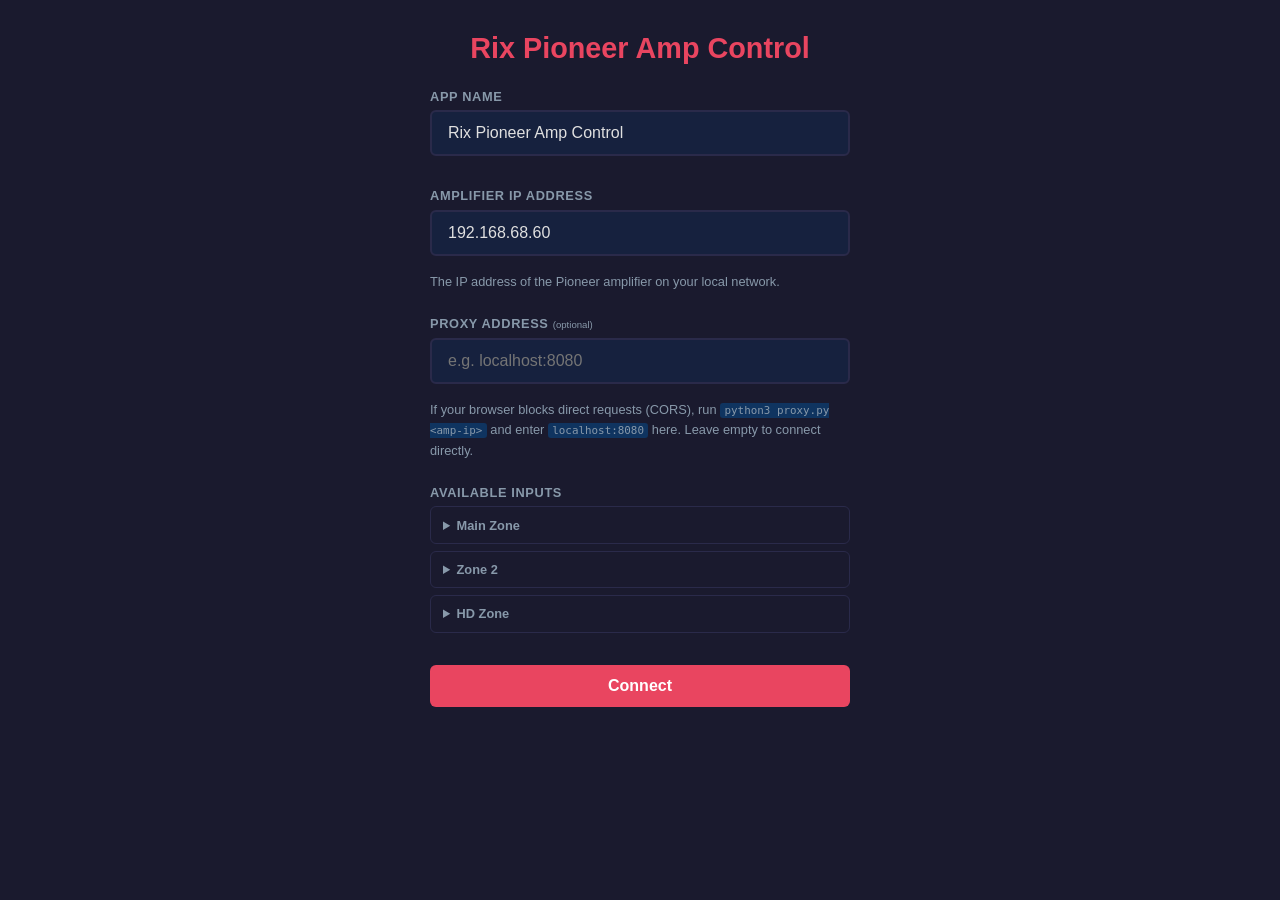
==== index.html @ f7cb3c97 "Restructure project: flatten layout, rename reference dir - Move index.html, app.js, style.css from " ====
<!DOCTYPE html>
<html lang="en">
<head>
    <meta charset="UTF-8">
    <meta name="viewport" content="width=device-width, initial-scale=1.0">
    <title>Pioneer Amp Control</title>
    <link rel="stylesheet" href="style.css">
    <link rel="icon" href="data:image/svg+xml,<svg xmlns='http://www.w3.org/2000/svg' viewBox='0 0 100 100'><text y='.9em' font-size='90'>🔊</text></svg>">
</head>
<body>
    <!-- Setup overlay -->
    <div id="setup-overlay" class="overlay hidden">
        <div class="overlay-content">
            <h2 id="setup-title">Rix Pioneer Amp Control</h2>

            <div class="settings-field">
                <label for="name-input">App name</label>
                <input type="text" id="name-input" placeholder="e.g. Living Room Amp" autocomplete="off">
            </div>

            <div class="settings-field">
                <label for="ip-input">Amplifier IP address</label>
                <input type="text" id="ip-input" placeholder="e.g. 192.168.68.60" autocomplete="off" inputmode="url">
                <p class="hint">The IP address of the Pioneer amplifier on your local network.</p>
            </div>

            <div class="settings-field">
                <label for="proxy-input">Proxy address <span class="label-optional">(optional)</span></label>
                <input type="text" id="proxy-input" placeholder="e.g. localhost:8080" autocomplete="off" inputmode="url">
                <p class="hint">
                    If your browser blocks direct requests (CORS), run
                    <code>python3 proxy.py &lt;amp-ip&gt;</code> and enter
                    <code>localhost:8080</code> here. Leave empty to connect directly.
                </p>
            </div>

            <div class="settings-field">
                <label>Available inputs</label>
                <details class="input-config">
                    <summary>Main Zone</summary>
                    <div id="main-input-checkboxes" class="input-checkbox-grid"></div>
                </details>
                <details class="input-config">
                    <summary>Zone 2</summary>
                    <div id="z2-input-checkboxes" class="input-checkbox-grid"></div>
                </details>
                <details class="input-config">
                    <summary>HD Zone</summary>
                    <div id="hd-input-checkboxes" class="input-checkbox-grid"></div>
                </details>
            </div>

            <button id="ip-save-btn" class="btn btn-primary btn-full">Connect</button>
        </div>
    </div>

    <!-- Main app -->
    <div id="app" class="hidden">
        <header>
            <h1 id="app-title">Rix Pioneer Amp Control</h1>
            <div class="header-controls">
                <span id="connection-status" class="status-dot disconnected" title="Disconnected"></span>
                <button id="disconnect-btn" class="btn btn-icon" title="Disconnect">&#10005;</button>
                <button id="settings-btn" class="btn btn-icon" title="Settings">&#9881;</button>
            </div>
        </header>

        <main>
            <!-- Main Zone -->
            <section class="zone-card" id="main-zone">
                <div class="zone-header">
                    <h2>Main Zone</h2>
                    <button class="btn btn-power" id="main-power" data-cmd-on="PO" data-cmd-off="PF" title="Power">&#9211;</button>
                </div>
                <div class="zone-body">
                    <div class="volume-control">
                        <button class="btn btn-round btn-vol" id="main-vol-down" data-cmd="VD">&#8722;</button>
                        <div class="volume-display">
                            <span id="main-volume">-- dB</span>
                            <button class="btn btn-mute" id="main-mute" data-cmd="MZ">MUTE</button>
                        </div>
                        <button class="btn btn-round btn-vol" id="main-vol-up" data-cmd="VU">&#43;</button>
                    </div>
                    <div class="input-select">
                        <label>Input</label>
                        <div class="input-grid" id="main-inputs"></div>
                    </div>
                    <div class="listening-mode">
                        <label>Listening Mode</label>
                        <span id="main-listening-mode">--</span>
                    </div>
                </div>
            </section>

            <!-- Zone 2 -->
            <section class="zone-card collapsed" id="zone2">
                <div class="zone-header">
                    <h2>Zone 2</h2>
                    <div class="zone-header-controls">
                        <button class="btn btn-collapse" title="Expand/Collapse">&#9660;</button>
                        <button class="btn btn-power" id="z2-power" data-cmd-on="APO" data-cmd-off="APF" title="Power">&#9211;</button>
                    </div>
                </div>
                <div class="zone-body">
                    <div class="volume-control">
                        <button class="btn btn-round btn-vol" data-cmd="ZD">&#8722;</button>
                        <div class="volume-display">
                            <span id="z2-volume">-- dB</span>
                            <button class="btn btn-mute" data-cmd="Z2MZ">MUTE</button>
                        </div>
                        <button class="btn btn-round btn-vol" data-cmd="ZU">&#43;</button>
                    </div>
                    <div class="input-select">
                        <label>Input</label>
                        <div class="input-grid" id="z2-inputs"></div>
                    </div>
                </div>
            </section>

            <!-- HD Zone -->
            <section class="zone-card collapsed" id="hdzone">
                <div class="zone-header">
                    <h2>HD Zone</h2>
                    <div class="zone-header-controls">
                        <button class="btn btn-collapse" title="Expand/Collapse">&#9660;</button>
                        <button class="btn btn-power" id="hd-power" data-cmd-on="ZEA" data-cmd-off="ZEF" title="Power">&#9211;</button>
                    </div>
                </div>
                <div class="zone-body">
                    <div class="volume-control" id="hd-vol-section">
                        <button class="btn btn-round btn-vol" data-cmd="HZU">&#8722;</button>
                        <div class="volume-display">
                            <span id="hd-volume">-- dB</span>
                            <button class="btn btn-mute" data-cmd="HZMUT">MUTE</button>
                        </div>
                        <button class="btn btn-round btn-vol" data-cmd="HZD">&#43;</button>
                    </div>
                    <div class="input-select">
                        <label>Input</label>
                        <div class="input-grid" id="hd-inputs"></div>
                    </div>
                </div>
            </section>
        </main>

        <footer>
            <p class="footer-version">Pioneer Amp Control v<span id="app-version">0.1.0</span></p>
            <p class="footer-credit">Created by Rik Van Bruggen as open source software using different AI coding tools. Use at your own risk. MIT licensed.</p>
        </footer>
    </div>

    <script src="app.js"></script>
</body>
</html>
---- style.css ----
/* ===== Reset & Base ===== */
*, *::before, *::after {
    box-sizing: border-box;
    margin: 0;
    padding: 0;
}

:root {
    --bg: #1a1a2e;
    --bg-card: #16213e;
    --bg-card-header: #0f3460;
    --text: #e0e0e0;
    --text-dim: #8899aa;
    --accent: #e94560;
    --accent-glow: rgba(233, 69, 96, 0.3);
    --green: #4caf50;
    --green-glow: rgba(76, 175, 80, 0.3);
    --blue: #2196f3;
    --orange: #ff9800;
    --border: #2a2a4a;
    --radius: 10px;
    --radius-sm: 6px;
}

html {
    font-size: 16px;
}

body {
    font-family: -apple-system, BlinkMacSystemFont, 'Segoe UI', Roboto, Helvetica, Arial, sans-serif;
    background: var(--bg);
    color: var(--text);
    min-height: 100vh;
    -webkit-tap-highlight-color: transparent;
}

.hidden {
    display: none !important;
}

/* ===== Setup Overlay ===== */
.overlay {
    position: fixed;
    inset: 0;
    background: var(--bg);
    display: flex;
    align-items: flex-start;
    justify-content: center;
    z-index: 100;
    overflow-y: auto;
    padding: 2rem 1rem;
}

.overlay-content {
    text-align: left;
    padding: 0;
    max-width: 420px;
    width: 100%;
}

.overlay-content h2 {
    font-size: 1.8rem;
    margin-bottom: 1.5rem;
    color: var(--accent);
    text-align: center;
}

.settings-field {
    margin-bottom: 1.5rem;
}

.settings-field label {
    display: block;
    font-size: 0.8rem;
    font-weight: 600;
    text-transform: uppercase;
    letter-spacing: 0.05em;
    color: var(--text-dim);
    margin-bottom: 0.4rem;
}

.settings-field input[type="text"] {
    width: 100%;
    padding: 0.75rem 1rem;
    border: 2px solid var(--border);
    border-radius: var(--radius-sm);
    background: var(--bg-card);
    color: var(--text);
    font-size: 1rem;
    outline: none;
    transition: border-color 0.2s;
    margin-bottom: 0.5rem;
}

.settings-field input[type="text"]:focus {
    border-color: var(--accent);
}

.overlay-content .hint {
    font-size: 0.8rem;
    color: var(--text-dim);
    line-height: 1.6;
    margin-top: 0.5rem;
}

.overlay-content .hint code {
    background: var(--bg-card-header);
    padding: 0.1em 0.4em;
    border-radius: 3px;
    font-size: 0.85em;
}

.ip-input-group {
    display: flex;
    gap: 0.5rem;
}

.ip-input-group input {
    flex: 1;
    padding: 0.75rem 1rem;
    border: 2px solid var(--border);
    border-radius: var(--radius-sm);
    background: var(--bg-card);
    color: var(--text);
    font-size: 1rem;
    outline: none;
    transition: border-color 0.2s;
}

.ip-input-group input:focus {
    border-color: var(--accent);
}

/* ===== Buttons ===== */
.btn {
    border: none;
    cursor: pointer;
    font-family: inherit;
    transition: all 0.15s ease;
    -webkit-user-select: none;
    user-select: none;
}

.btn:active {
    transform: scale(0.95);
}

.btn-primary {
    background: var(--accent);
    color: white;
    padding: 0.75rem 1.5rem;
    border-radius: var(--radius-sm);
    font-size: 1rem;
    font-weight: 600;
}

.btn-primary:hover {
    background: #d63851;
}

.btn-full {
    width: 100%;
    margin-top: 0.5rem;
}

.label-optional {
    font-weight: 400;
    font-size: 0.75em;
    color: var(--text-dim);
    text-transform: none;
    letter-spacing: 0;
}

.input-config {
    border: 1px solid var(--border);
    border-radius: var(--radius-sm);
    padding: 0.4rem 0.75rem;
    margin-top: 0.4rem;
}

.input-config summary {
    font-size: 0.8rem;
    font-weight: 600;
    color: var(--text-dim);
    cursor: pointer;
    padding: 0.25rem 0;
    user-select: none;
}

.input-config[open] summary {
    margin-bottom: 0.5rem;
}

.input-checkbox-grid {
    display: grid;
    grid-template-columns: repeat(auto-fill, minmax(90px, 1fr));
    gap: 0.3rem 0.5rem;
    padding-bottom: 0.4rem;
}

.input-checkbox {
    display: flex;
    align-items: center;
    font-size: 0.85rem;
    cursor: pointer;
    gap: 0.3rem;
}

.input-checkbox input[type=checkbox] {
    accent-color: var(--accent);
    width: 13px;
    height: 13px;
    cursor: pointer;
    flex-shrink: 0;
}

.btn-icon {
    background: transparent;
    color: var(--text-dim);
    font-size: 1.4rem;
    padding: 0.25rem;
    border-radius: 50%;
    width: 36px;
    height: 36px;
    display: flex;
    align-items: center;
    justify-content: center;
}

.btn-icon:hover {
    color: var(--text);
    background: rgba(255, 255, 255, 0.1);
}

/* ===== Header ===== */
header {
    display: flex;
    align-items: center;
    justify-content: space-between;
    padding: 0.75rem 1rem;
    background: var(--bg-card);
    border-bottom: 1px solid var(--border);
    position: sticky;
    top: 0;
    z-index: 50;
}

header h1 {
    font-size: 1.1rem;
    font-weight: 600;
    color: var(--accent);
}

.header-controls {
    display: flex;
    align-items: center;
    gap: 0.75rem;
}

/* ===== Connection Status Dot ===== */
.status-dot {
    width: 12px;
    height: 12px;
    border-radius: 50%;
    display: inline-block;
}

.status-dot.connected {
    background: var(--green);
    box-shadow: 0 0 6px var(--green-glow);
}

.status-dot.disconnected {
    background: var(--accent);
    box-shadow: 0 0 6px var(--accent-glow);
    animation: pulse 2s infinite;
}

@keyframes pulse {
    0%, 100% { opacity: 1; }
    50% { opacity: 0.4; }
}

/* ===== Main Content ===== */
main {
    padding: 0.75rem;
    max-width: 800px;
    margin: 0 auto;
    display: flex;
    flex-direction: column;
    gap: 0.75rem;
}

/* ===== Zone Cards ===== */
.zone-card {
    background: var(--bg-card);
    border-radius: var(--radius);
    border: 1px solid var(--border);
    overflow: hidden;
}

.zone-header {
    display: flex;
    align-items: center;
    justify-content: space-between;
    padding: 0.75rem 1rem;
    background: var(--bg-card-header);
}

.zone-header h2 {
    font-size: 1rem;
    font-weight: 600;
    text-transform: uppercase;
    letter-spacing: 0.05em;
}

.zone-header-controls {
    display: flex;
    align-items: center;
    gap: 0.5rem;
}

.zone-body {
    padding: 1rem;
    display: flex;
    flex-direction: column;
    gap: 1rem;
    transition: opacity 0.3s;
}

.zone-body.dimmed {
    opacity: 0.35;
    pointer-events: none;
}

/* Collapse behavior */
.zone-card.collapsed .zone-body {
    display: none;
}

.zone-card.collapsed .btn-collapse {
    transform: rotate(-90deg);
}

.btn-collapse {
    background: transparent;
    color: var(--text-dim);
    font-size: 0.8rem;
    padding: 0.25rem;
    border-radius: 4px;
    transition: transform 0.2s;
}

/* ===== Power Button ===== */
.btn-power {
    width: 42px;
    height: 42px;
    border-radius: 50%;
    font-size: 1.3rem;
    display: flex;
    align-items: center;
    justify-content: center;
    background: #333;
    color: var(--text-dim);
    border: 2px solid #555;
    transition: all 0.2s;
}

.btn-power.on {
    background: var(--green);
    color: white;
    border-color: var(--green);
    box-shadow: 0 0 12px var(--green-glow);
}

.btn-power.off {
    background: #444;
    color: #888;
    border-color: #555;
}

.btn-power:hover {
    border-color: var(--accent);
}

/* ===== Volume Control ===== */
.volume-control {
    display: flex;
    align-items: center;
    justify-content: center;
    gap: 1rem;
}

.btn-round {
    width: 56px;
    height: 56px;
    border-radius: 50%;
    font-size: 1.5rem;
    font-weight: 700;
    display: flex;
    align-items: center;
    justify-content: center;
    background: var(--bg-card-header);
    color: var(--text);
    border: 2px solid var(--border);
}

.btn-round:hover {
    border-color: var(--blue);
    color: var(--blue);
}

.btn-round:active {
    background: var(--blue);
    color: white;
    border-color: var(--blue);
}

.volume-display {
    text-align: center;
    min-width: 100px;
}

.volume-display span {
    display: block;
    font-size: 1.4rem;
    font-weight: 700;
    font-variant-numeric: tabular-nums;
    margin-bottom: 0.3rem;
}

.vol-editable {
    cursor: pointer;
    border-bottom: 1px dashed var(--text-dim);
}

.vol-editable:hover {
    color: var(--accent);
    border-bottom-color: var(--accent);
}

.volume-edit-input {
    display: block;
    width: 90px;
    margin: 0 auto 0.3rem;
    background: var(--bg-card-header);
    border: 1px solid var(--accent);
    border-radius: var(--radius-sm);
    color: var(--text);
    font-size: 1.4rem;
    font-weight: 700;
    font-family: inherit;
    text-align: center;
    padding: 0.1em 0.3em;
    outline: none;
}

.volume-edit-input::-webkit-inner-spin-button,
.volume-edit-input::-webkit-outer-spin-button { -webkit-appearance: none; }
.volume-edit-input[type=number] { -moz-appearance: textfield; }

.btn-mute {
    background: transparent;
    color: var(--text-dim);
    font-size: 0.7rem;
    font-weight: 700;
    letter-spacing: 0.1em;
    text-transform: uppercase;
    padding: 0.25rem 0.75rem;
    border-radius: 4px;
    border: 1px solid var(--border);
}

.btn-mute:hover {
    border-color: var(--orange);
    color: var(--orange);
}

.btn-mute.active {
    background: var(--orange);
    color: white;
    border-color: var(--orange);
}

/* ===== Input Selection ===== */
.input-select label {
    display: block;
    font-size: 0.75rem;
    text-transform: uppercase;
    letter-spacing: 0.1em;
    color: var(--text-dim);
    margin-bottom: 0.5rem;
}

.input-grid {
    display: grid;
    grid-template-columns: repeat(auto-fill, minmax(90px, 1fr));
    gap: 0.4rem;
}

.btn-input {
    padding: 0.5rem 0.25rem;
    font-size: 0.75rem;
    font-weight: 600;
    background: var(--bg);
    color: var(--text-dim);
    border: 1px solid var(--border);
    border-radius: var(--radius-sm);
    text-align: center;
    white-space: nowrap;
    overflow: hidden;
    text-overflow: ellipsis;
}

.btn-input:hover {
    border-color: var(--blue);
    color: var(--text);
}

.btn-input.active {
    background: var(--blue);
    color: white;
    border-color: var(--blue);
    box-shadow: 0 0 8px rgba(33, 150, 243, 0.3);
}

/* ===== Listening Mode ===== */
.listening-mode {
    display: flex;
    align-items: center;
    gap: 0.75rem;
}

.listening-mode label {
    font-size: 0.75rem;
    text-transform: uppercase;
    letter-spacing: 0.1em;
    color: var(--text-dim);
    white-space: nowrap;
}

.listening-mode span {
    font-size: 0.9rem;
    font-weight: 600;
    color: var(--text);
}

/* ===== Footer ===== */
footer {
    text-align: center;
    padding: 1.5rem 1rem;
    margin-top: 1rem;
    border-top: 1px solid var(--border);
    max-width: 800px;
    margin-left: auto;
    margin-right: auto;
}

.footer-version {
    font-size: 0.8rem;
    color: var(--text-dim);
    margin-bottom: 0.4rem;
}

.footer-credit {
    font-size: 0.7rem;
    color: var(--text-dim);
    line-height: 1.5;
    opacity: 0.7;
}

/* ===== Responsive ===== */

/* Phones in portrait */
@media (max-width: 480px) {
    html {
        font-size: 15px;
    }

    .input-grid {
        grid-template-columns: repeat(3, 1fr);
    }

    .btn-round {
        width: 50px;
        height: 50px;
        font-size: 1.3rem;
    }

    .volume-display span {
        font-size: 1.2rem;
    }
}

/* Tablets */
@media (min-width: 481px) and (max-width: 1024px) {
    .input-grid {
        grid-template-columns: repeat(4, 1fr);
    }
}

/* Desktop */
@media (min-width: 1025px) {
    main {
        padding: 1.5rem;
    }

    .input-grid {
        grid-template-columns: repeat(5, 1fr);
    }

    .btn-round {
        width: 64px;
        height: 64px;
        font-size: 1.6rem;
    }

    .volume-display span {
        font-size: 1.6rem;
    }

    .btn-input {
        padding: 0.6rem 0.5rem;
        font-size: 0.85rem;
    }
}
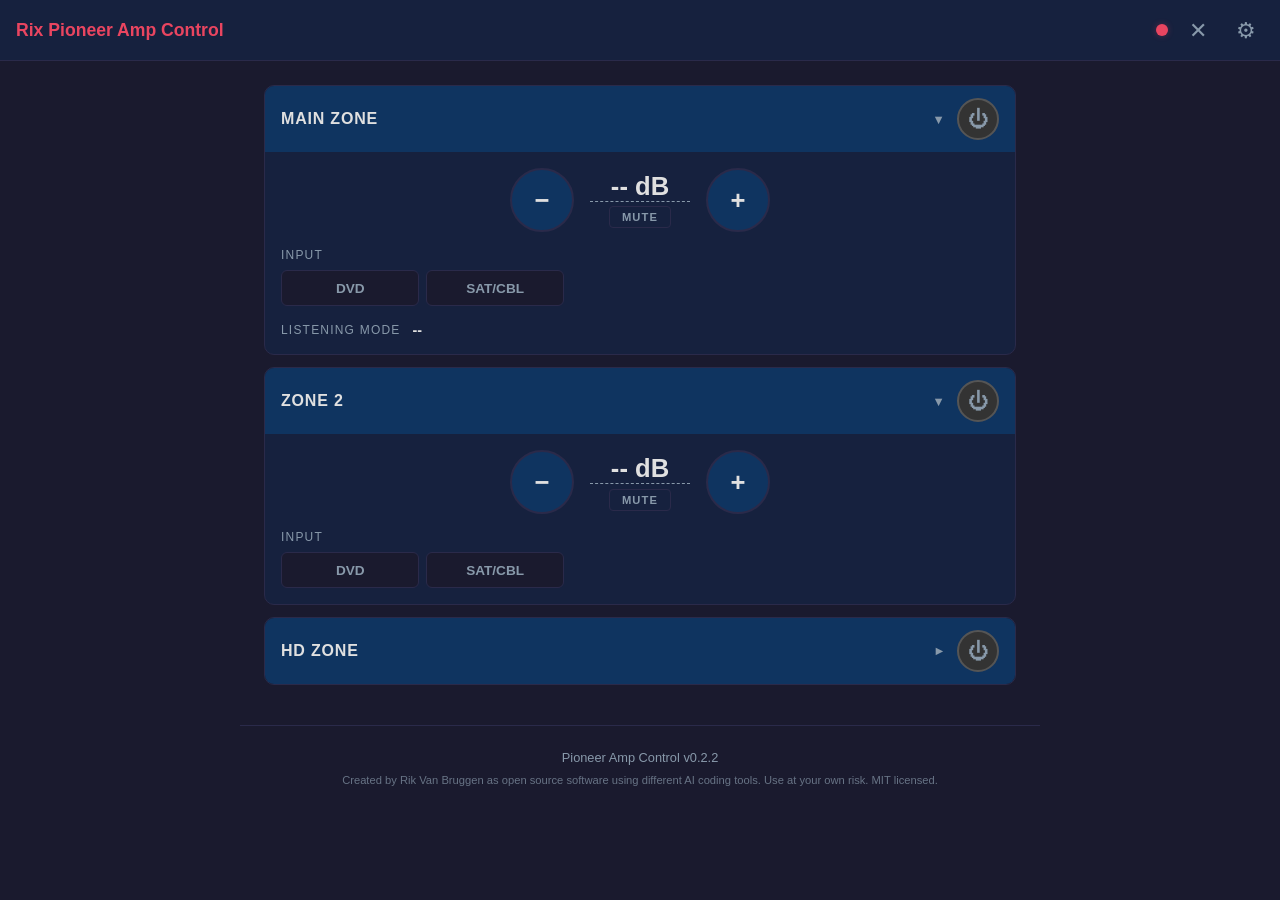
==== commit c220a1ae: "v0.2.2: clickable zone titles and expand Main Zone + Zone 2 by default - Zone title (h2) is now clic" ====
--- a/index.html
+++ b/index.html
@@ -70,7 +70,10 @@
             <section class="zone-card" id="main-zone">
                 <div class="zone-header">
                     <h2>Main Zone</h2>
-                    <button class="btn btn-power" id="main-power" data-cmd-on="PO" data-cmd-off="PF" title="Power">&#9211;</button>
+                    <div class="zone-header-controls">
+                        <button class="btn btn-collapse" title="Expand/Collapse">&#9660;</button>
+                        <button class="btn btn-power" id="main-power" data-cmd-on="PO" data-cmd-off="PF" title="Power">&#9211;</button>
+                    </div>
                 </div>
                 <div class="zone-body">
                     <div class="volume-control">
@@ -93,7 +96,7 @@
             </section>
 
             <!-- Zone 2 -->
-            <section class="zone-card collapsed" id="zone2">
+            <section class="zone-card" id="zone2">
                 <div class="zone-header">
                     <h2>Zone 2</h2>
                     <div class="zone-header-controls">
--- a/style.css
+++ b/style.css
@@ -312,6 +312,8 @@
     font-weight: 600;
     text-transform: uppercase;
     letter-spacing: 0.05em;
+    cursor: pointer;
+    user-select: none;
 }
 
 .zone-header-controls {
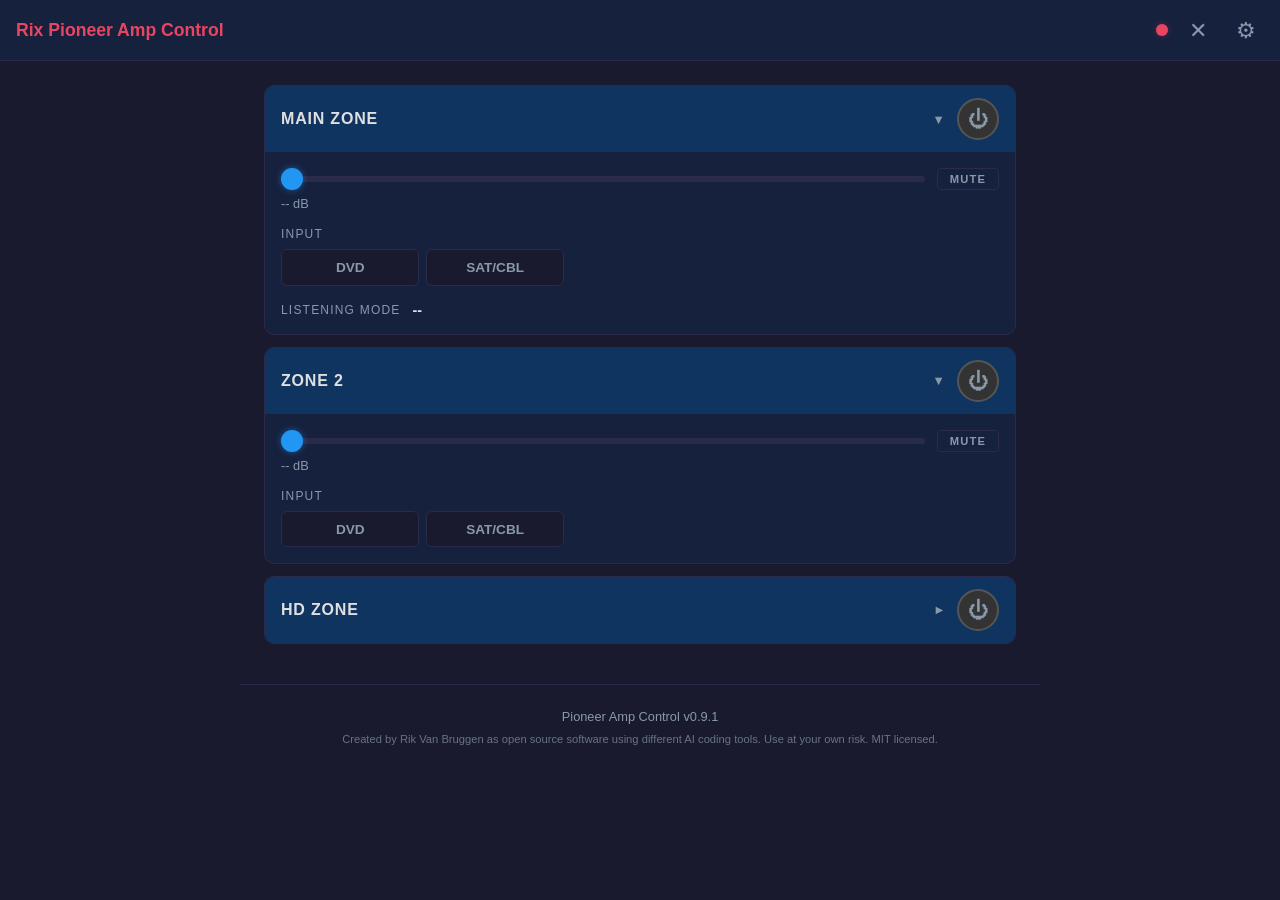
==== commit 2cfadfb8: "v0.9.1: replace volume +/- buttons with per-zone slider Each zone now has a horizontal range slider " ====
--- a/index.html
+++ b/index.html
@@ -77,12 +77,11 @@
                 </div>
                 <div class="zone-body">
                     <div class="volume-control">
-                        <button class="btn btn-round btn-vol" id="main-vol-down" data-cmd="VD">&#8722;</button>
-                        <div class="volume-display">
-                            <span id="main-volume">-- dB</span>
+                        <div class="volume-slider-row">
+                            <input type="range" class="vol-slider" id="main-vol-slider" min="0" max="100" value="0" step="1">
                             <button class="btn btn-mute" id="main-mute" data-cmd="MZ">MUTE</button>
                         </div>
-                        <button class="btn btn-round btn-vol" id="main-vol-up" data-cmd="VU">&#43;</button>
+                        <div class="volume-label"><span id="main-volume">-- dB</span></div>
                     </div>
                     <div class="input-select">
                         <label>Input</label>
@@ -106,12 +105,11 @@
                 </div>
                 <div class="zone-body">
                     <div class="volume-control">
-                        <button class="btn btn-round btn-vol" data-cmd="ZD">&#8722;</button>
-                        <div class="volume-display">
-                            <span id="z2-volume">-- dB</span>
+                        <div class="volume-slider-row">
+                            <input type="range" class="vol-slider" id="z2-vol-slider" min="0" max="100" value="0" step="1">
                             <button class="btn btn-mute" data-cmd="Z2MZ">MUTE</button>
                         </div>
-                        <button class="btn btn-round btn-vol" data-cmd="ZU">&#43;</button>
+                        <div class="volume-label"><span id="z2-volume">-- dB</span></div>
                     </div>
                     <div class="input-select">
                         <label>Input</label>
@@ -131,12 +129,11 @@
                 </div>
                 <div class="zone-body">
                     <div class="volume-control" id="hd-vol-section">
-                        <button class="btn btn-round btn-vol" data-cmd="HZU">&#8722;</button>
-                        <div class="volume-display">
-                            <span id="hd-volume">-- dB</span>
+                        <div class="volume-slider-row">
+                            <input type="range" class="vol-slider" id="hd-vol-slider" min="0" max="100" value="0" step="1">
                             <button class="btn btn-mute" data-cmd="HZMUT">MUTE</button>
                         </div>
-                        <button class="btn btn-round btn-vol" data-cmd="HZD">&#43;</button>
+                        <div class="volume-label"><span id="hd-volume">-- dB</span></div>
                     </div>
                     <div class="input-select">
                         <label>Input</label>
--- a/style.css
+++ b/style.css
@@ -332,6 +332,10 @@
 
 .zone-body.dimmed {
     opacity: 0.35;
+    cursor: not-allowed;
+}
+
+.zone-body.dimmed * {
     pointer-events: none;
 }
 
@@ -388,78 +392,64 @@
 /* ===== Volume Control ===== */
 .volume-control {
     display: flex;
-    align-items: center;
-    justify-content: center;
-    gap: 1rem;
-}
-
-.btn-round {
-    width: 56px;
-    height: 56px;
+    flex-direction: column;
+    gap: 0.4rem;
+}
+
+.volume-slider-row {
+    display: flex;
+    align-items: center;
+    gap: 0.75rem;
+}
+
+.vol-slider {
+    flex: 1;
+    -webkit-appearance: none;
+    appearance: none;
+    height: 6px;
+    border-radius: 3px;
+    background: linear-gradient(to right, var(--blue) 0%, var(--blue) var(--fill, 0%), var(--border) var(--fill, 0%), var(--border) 100%);
+    outline: none;
+    cursor: pointer;
+}
+
+.vol-slider::-webkit-slider-thumb {
+    -webkit-appearance: none;
+    appearance: none;
+    width: 22px;
+    height: 22px;
     border-radius: 50%;
-    font-size: 1.5rem;
-    font-weight: 700;
-    display: flex;
-    align-items: center;
-    justify-content: center;
-    background: var(--bg-card-header);
-    color: var(--text);
-    border: 2px solid var(--border);
-}
-
-.btn-round:hover {
-    border-color: var(--blue);
-    color: var(--blue);
-}
-
-.btn-round:active {
     background: var(--blue);
-    color: white;
-    border-color: var(--blue);
-}
-
-.volume-display {
-    text-align: center;
-    min-width: 100px;
-}
-
-.volume-display span {
-    display: block;
-    font-size: 1.4rem;
-    font-weight: 700;
+    cursor: pointer;
+    box-shadow: 0 0 6px rgba(33, 150, 243, 0.5);
+    transition: background 0.15s, transform 0.1s;
+}
+
+.vol-slider::-webkit-slider-thumb:hover {
+    transform: scale(1.15);
+}
+
+.vol-slider::-moz-range-thumb {
+    width: 22px;
+    height: 22px;
+    border-radius: 50%;
+    background: var(--blue);
+    cursor: pointer;
+    border: none;
+    box-shadow: 0 0 6px rgba(33, 150, 243, 0.5);
+}
+
+.vol-slider::-moz-range-track {
+    height: 6px;
+    border-radius: 3px;
+    background: var(--border);
+}
+
+.volume-label {
+    font-size: 0.8rem;
+    color: var(--text-dim);
     font-variant-numeric: tabular-nums;
-    margin-bottom: 0.3rem;
-}
-
-.vol-editable {
-    cursor: pointer;
-    border-bottom: 1px dashed var(--text-dim);
-}
-
-.vol-editable:hover {
-    color: var(--accent);
-    border-bottom-color: var(--accent);
-}
-
-.volume-edit-input {
-    display: block;
-    width: 90px;
-    margin: 0 auto 0.3rem;
-    background: var(--bg-card-header);
-    border: 1px solid var(--accent);
-    border-radius: var(--radius-sm);
-    color: var(--text);
-    font-size: 1.4rem;
-    font-weight: 700;
-    font-family: inherit;
-    text-align: center;
-    padding: 0.1em 0.3em;
-    outline: none;
-}
-
-.volume-edit-input::-webkit-inner-spin-button,
-.volume-edit-input::-webkit-outer-spin-button { -webkit-appearance: none; }
-.volume-edit-input[type=number] { -moz-appearance: textfield; }
+}
 
 .btn-mute {
     background: transparent;
@@ -582,16 +572,6 @@
     .input-grid {
         grid-template-columns: repeat(3, 1fr);
     }
-
-    .btn-round {
-        width: 50px;
-        height: 50px;
-        font-size: 1.3rem;
-    }
-
-    .volume-display span {
-        font-size: 1.2rem;
-    }
 }
 
 /* Tablets */
@@ -611,16 +591,6 @@
         grid-template-columns: repeat(5, 1fr);
     }
 
-    .btn-round {
-        width: 64px;
-        height: 64px;
-        font-size: 1.6rem;
-    }
-
-    .volume-display span {
-        font-size: 1.6rem;
-    }
-
     .btn-input {
         padding: 0.6rem 0.5rem;
         font-size: 0.85rem;
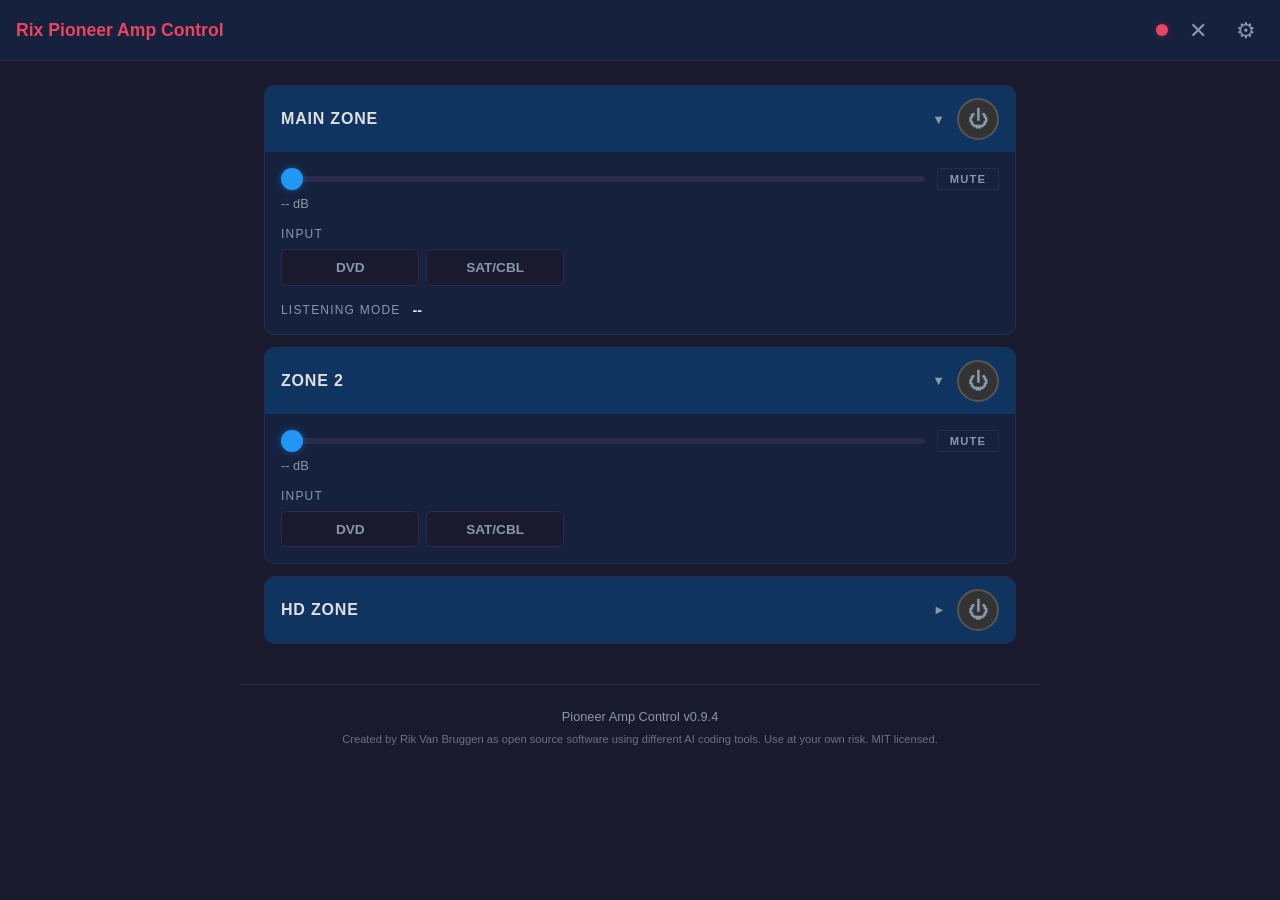
==== commit 9ff33c02: "v0.9.4: add PWA support (manifest, icon, service worker) - manifest.json: name, short_name, theme/ba" ====
--- a/index.html
+++ b/index.html
@@ -5,7 +5,16 @@
     <meta name="viewport" content="width=device-width, initial-scale=1.0">
     <title>Pioneer Amp Control</title>
     <link rel="stylesheet" href="style.css">
-    <link rel="icon" href="data:image/svg+xml,<svg xmlns='http://www.w3.org/2000/svg' viewBox='0 0 100 100'><text y='.9em' font-size='90'>🔊</text></svg>">
+    <link rel="icon" href="icon.svg" type="image/svg+xml">
+
+    <!-- PWA -->
+    <link rel="manifest" href="manifest.json">
+    <meta name="theme-color" content="#0f3460">
+    <!-- iOS Safari -->
+    <meta name="apple-mobile-web-app-capable" content="yes">
+    <meta name="apple-mobile-web-app-status-bar-style" content="black-translucent">
+    <meta name="apple-mobile-web-app-title" content="Pioneer Amp">
+    <link rel="apple-touch-icon" href="icon.svg">
 </head>
 <body>
     <!-- Setup overlay -->
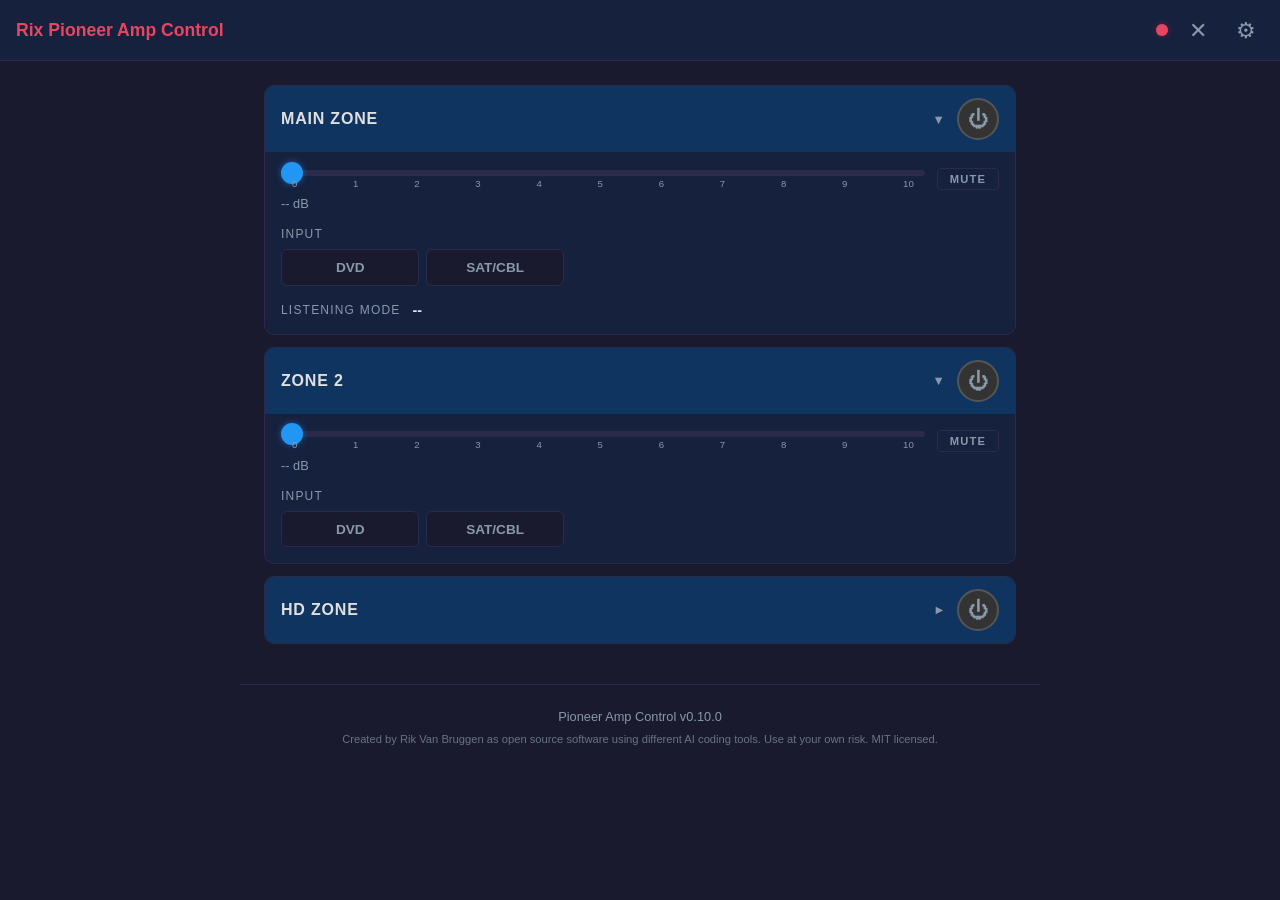
==== commit b0f08229: "feat(volume): replace smooth sliders with stepped 0-10 level controls Continuous 0-100% sliders caus" ====
--- a/index.html
+++ b/index.html
@@ -87,7 +87,10 @@
                 <div class="zone-body">
                     <div class="volume-control">
                         <div class="volume-slider-row">
-                            <input type="range" class="vol-slider" id="main-vol-slider" min="0" max="100" value="0" step="1">
+                            <div class="vol-slider-wrap">
+                                <input type="range" class="vol-slider" id="main-vol-slider" min="0" max="10" value="0" step="1">
+                                <div class="vol-ticks"><span>0</span><span>1</span><span>2</span><span>3</span><span>4</span><span>5</span><span>6</span><span>7</span><span>8</span><span>9</span><span>10</span></div>
+                            </div>
                             <button class="btn btn-mute" id="main-mute" data-cmd="MZ">MUTE</button>
                         </div>
                         <div class="volume-label"><span id="main-volume">-- dB</span></div>
@@ -115,7 +118,10 @@
                 <div class="zone-body">
                     <div class="volume-control">
                         <div class="volume-slider-row">
-                            <input type="range" class="vol-slider" id="z2-vol-slider" min="0" max="100" value="0" step="1">
+                            <div class="vol-slider-wrap">
+                                <input type="range" class="vol-slider" id="z2-vol-slider" min="0" max="10" value="0" step="1">
+                                <div class="vol-ticks"><span>0</span><span>1</span><span>2</span><span>3</span><span>4</span><span>5</span><span>6</span><span>7</span><span>8</span><span>9</span><span>10</span></div>
+                            </div>
                             <button class="btn btn-mute" data-cmd="Z2MZ">MUTE</button>
                         </div>
                         <div class="volume-label"><span id="z2-volume">-- dB</span></div>
@@ -139,7 +145,10 @@
                 <div class="zone-body">
                     <div class="volume-control" id="hd-vol-section">
                         <div class="volume-slider-row">
-                            <input type="range" class="vol-slider" id="hd-vol-slider" min="0" max="100" value="0" step="1">
+                            <div class="vol-slider-wrap">
+                                <input type="range" class="vol-slider" id="hd-vol-slider" min="0" max="10" value="0" step="1">
+                                <div class="vol-ticks"><span>0</span><span>1</span><span>2</span><span>3</span><span>4</span><span>5</span><span>6</span><span>7</span><span>8</span><span>9</span><span>10</span></div>
+                            </div>
                             <button class="btn btn-mute" data-cmd="HZMUT">MUTE</button>
                         </div>
                         <div class="volume-label"><span id="hd-volume">-- dB</span></div>
--- a/style.css
+++ b/style.css
@@ -402,8 +402,14 @@
     gap: 0.75rem;
 }
 
+.vol-slider-wrap {
+    flex: 1;
+    display: flex;
+    flex-direction: column;
+}
+
 .vol-slider {
-    flex: 1;
+    width: 100%;
     -webkit-appearance: none;
     appearance: none;
     height: 6px;
@@ -443,6 +449,17 @@
     height: 6px;
     border-radius: 3px;
     background: var(--border);
+}
+
+.vol-ticks {
+    display: flex;
+    justify-content: space-between;
+    padding: 2px 11px 0;
+    font-size: 0.6rem;
+    color: var(--text-dim);
+    font-variant-numeric: tabular-nums;
+    user-select: none;
+    pointer-events: none;
 }
 
 .volume-label {
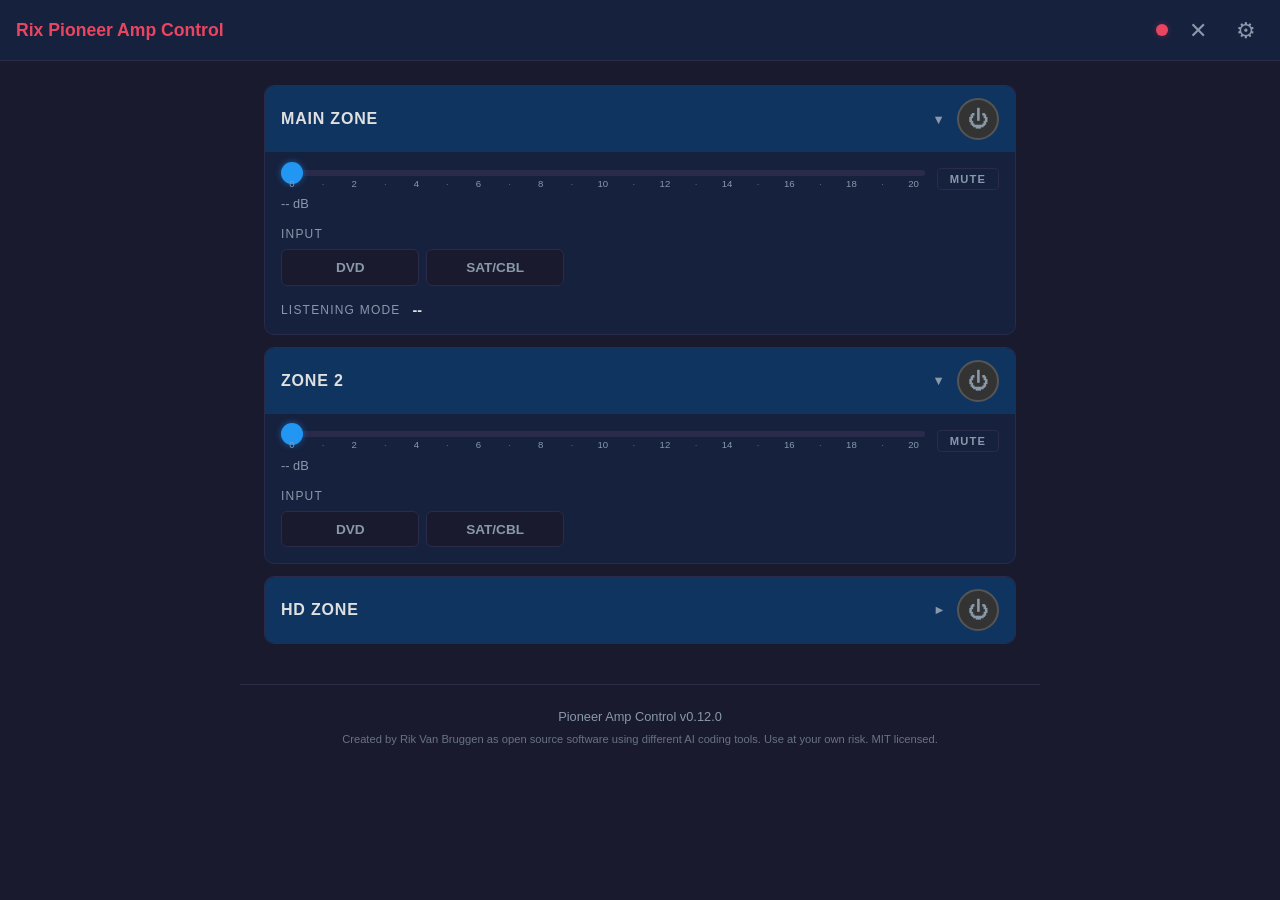
==== commit 107002ba: "v0.12.0: finer volume sliders (20 ticks, 4.6 dB per tick) Doubles the slider resolution over the sam" ====
--- a/index.html
+++ b/index.html
@@ -88,8 +88,8 @@
                     <div class="volume-control">
                         <div class="volume-slider-row">
                             <div class="vol-slider-wrap">
-                                <input type="range" class="vol-slider" id="main-vol-slider" min="0" max="10" value="0" step="1">
-                                <div class="vol-ticks"><span>0</span><span>1</span><span>2</span><span>3</span><span>4</span><span>5</span><span>6</span><span>7</span><span>8</span><span>9</span><span>10</span></div>
+                                <input type="range" class="vol-slider" id="main-vol-slider" min="0" max="20" value="0" step="1">
+                                <div class="vol-ticks"><span>0</span><span class="minor">&middot;</span><span>2</span><span class="minor">&middot;</span><span>4</span><span class="minor">&middot;</span><span>6</span><span class="minor">&middot;</span><span>8</span><span class="minor">&middot;</span><span>10</span><span class="minor">&middot;</span><span>12</span><span class="minor">&middot;</span><span>14</span><span class="minor">&middot;</span><span>16</span><span class="minor">&middot;</span><span>18</span><span class="minor">&middot;</span><span>20</span></div>
                             </div>
                             <button class="btn btn-mute" id="main-mute" data-cmd="MZ">MUTE</button>
                         </div>
@@ -119,8 +119,8 @@
                     <div class="volume-control">
                         <div class="volume-slider-row">
                             <div class="vol-slider-wrap">
-                                <input type="range" class="vol-slider" id="z2-vol-slider" min="0" max="10" value="0" step="1">
-                                <div class="vol-ticks"><span>0</span><span>1</span><span>2</span><span>3</span><span>4</span><span>5</span><span>6</span><span>7</span><span>8</span><span>9</span><span>10</span></div>
+                                <input type="range" class="vol-slider" id="z2-vol-slider" min="0" max="20" value="0" step="1">
+                                <div class="vol-ticks"><span>0</span><span class="minor">&middot;</span><span>2</span><span class="minor">&middot;</span><span>4</span><span class="minor">&middot;</span><span>6</span><span class="minor">&middot;</span><span>8</span><span class="minor">&middot;</span><span>10</span><span class="minor">&middot;</span><span>12</span><span class="minor">&middot;</span><span>14</span><span class="minor">&middot;</span><span>16</span><span class="minor">&middot;</span><span>18</span><span class="minor">&middot;</span><span>20</span></div>
                             </div>
                             <button class="btn btn-mute" data-cmd="Z2MZ">MUTE</button>
                         </div>
@@ -146,8 +146,8 @@
                     <div class="volume-control" id="hd-vol-section">
                         <div class="volume-slider-row">
                             <div class="vol-slider-wrap">
-                                <input type="range" class="vol-slider" id="hd-vol-slider" min="0" max="10" value="0" step="1">
-                                <div class="vol-ticks"><span>0</span><span>1</span><span>2</span><span>3</span><span>4</span><span>5</span><span>6</span><span>7</span><span>8</span><span>9</span><span>10</span></div>
+                                <input type="range" class="vol-slider" id="hd-vol-slider" min="0" max="20" value="0" step="1">
+                                <div class="vol-ticks"><span>0</span><span class="minor">&middot;</span><span>2</span><span class="minor">&middot;</span><span>4</span><span class="minor">&middot;</span><span>6</span><span class="minor">&middot;</span><span>8</span><span class="minor">&middot;</span><span>10</span><span class="minor">&middot;</span><span>12</span><span class="minor">&middot;</span><span>14</span><span class="minor">&middot;</span><span>16</span><span class="minor">&middot;</span><span>18</span><span class="minor">&middot;</span><span>20</span></div>
                             </div>
                             <button class="btn btn-mute" data-cmd="HZMUT">MUTE</button>
                         </div>
--- a/style.css
+++ b/style.css
@@ -462,6 +462,18 @@
     pointer-events: none;
 }
 
+/* Zero-width labels centred on the tick, so "10" and "1" line up with the thumb */
+.vol-ticks span {
+    width: 0;
+    display: flex;
+    justify-content: center;
+    white-space: nowrap;
+}
+
+.vol-ticks .minor {
+    opacity: 0.6;
+}
+
 .volume-label {
     font-size: 0.8rem;
     color: var(--text-dim);
